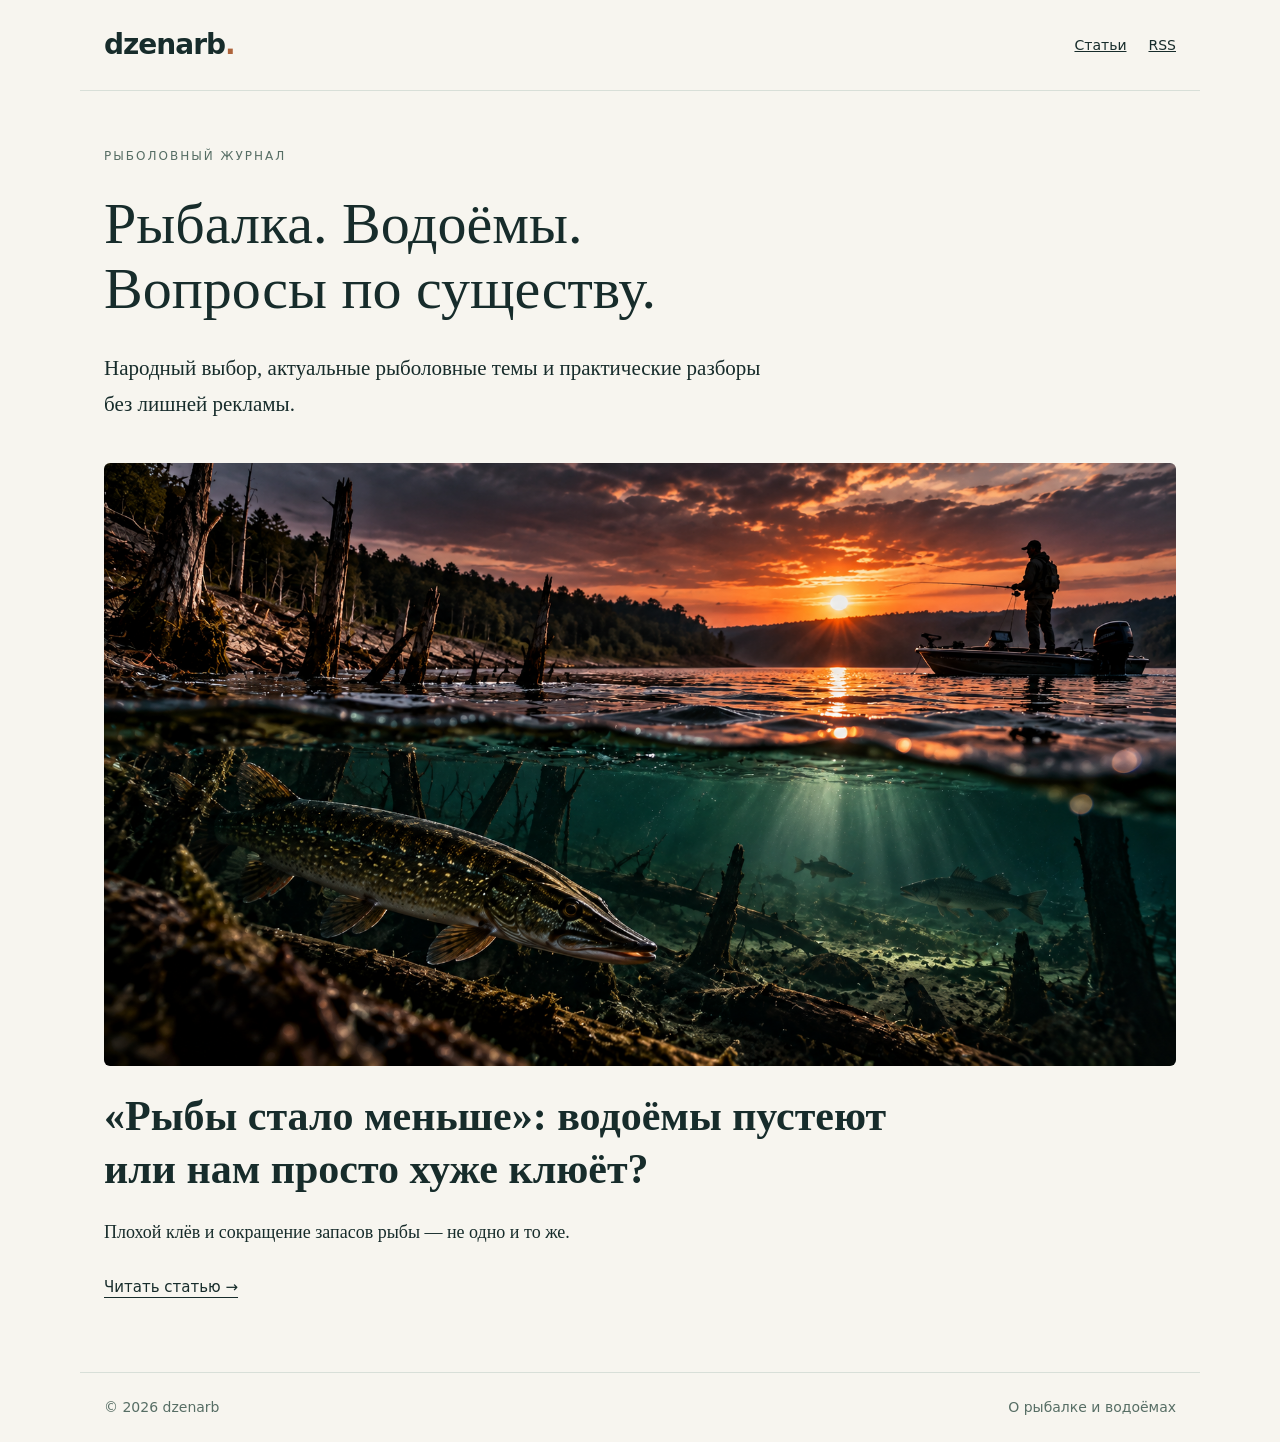
==== index.html @ d9994b67 "Publish dzenarb website and RSS" ====
<!doctype html><html lang="ru"><head><meta charset="utf-8"><meta name="viewport" content="width=device-width,initial-scale=1"><title>dzenarb — о рыбалке и водоёмах</title><meta name="description" content="Рыболовные темы и практические разборы dzenarb."><link rel="canonical" href="https://dzenarb.ru/"><link rel="alternate" type="application/rss+xml" title="dzenarb" href="/rss.xml"><link rel="stylesheet" href="/style.css"><meta property="og:title" content="dzenarb — о рыбалке и водоёмах"><meta property="og:image" content="https://dzenarb.ru/cover.png"></head><body><header><a class="brand" href="/">dzenarb<span style="color:#ae643b">.</span></a><nav><a href="/">Статьи</a><a href="/rss.xml">RSS</a></nav></header><main><span class="eyebrow">Рыболовный журнал</span><h1>Рыбалка. Водоёмы.<br>Вопросы по существу.</h1><p class="intro">Народный выбор, актуальные рыболовные темы и практические разборы без лишней рекламы.</p><a class="card" href="/ryby-stalo-menshe.html"><img class="cover" src="/cover.png" alt="Рыболов на водоёме и рыба под водой на закате"><h2>«Рыбы стало меньше»: водоёмы пустеют или нам просто хуже клюёт?</h2><p>Плохой клёв и сокращение запасов рыбы — не одно и то же.</p><span class="more">Читать статью →</span></a></main><footer><span>© 2026 dzenarb</span><span>О рыбалке и водоёмах</span></footer></body></html>
---- style.css ----
*{box-sizing:border-box}body{margin:0;background:#f7f5ef;color:#172c2b;font:18px/1.75 Georgia,serif}a{color:inherit}header,footer{max-width:1120px;margin:auto;padding:24px;display:flex;align-items:center;justify-content:space-between;font:14px/1.5 system-ui,sans-serif}header{border-bottom:1px solid #d8dfd8}.brand{font-size:28px;font-weight:800;text-decoration:none;letter-spacing:-1px}nav a{margin-left:22px}main{max-width:1120px;margin:48px auto;padding:0 24px}.eyebrow{font:12px system-ui;letter-spacing:2px;text-transform:uppercase;color:#576e65}h1{font-size:clamp(32px,5vw,58px);line-height:1.13;font-weight:normal;max-width:950px;margin:20px 0 28px}h2{font-size:30px;line-height:1.25;margin-top:48px}p{margin:22px 0}.cover{display:block;width:100%;aspect-ratio:16/9;object-fit:cover;border-radius:6px}.text{max-width:730px;margin:40px auto}.intro{max-width:680px;font-size:21px}.card{display:block;text-decoration:none;margin-top:40px}.card h2{max-width:800px;margin:24px 0 16px;font-size:clamp(28px,4vw,42px)}.more{font:15px system-ui;text-decoration:underline;text-underline-offset:5px}footer{border-top:1px solid #d8dfd8;color:#576e65;margin-top:70px}@media(max-width:600px){main{margin-top:30px}header,footer{padding:18px}nav a{margin-left:12px}.text{margin-top:28px}h2{font-size:26px}}
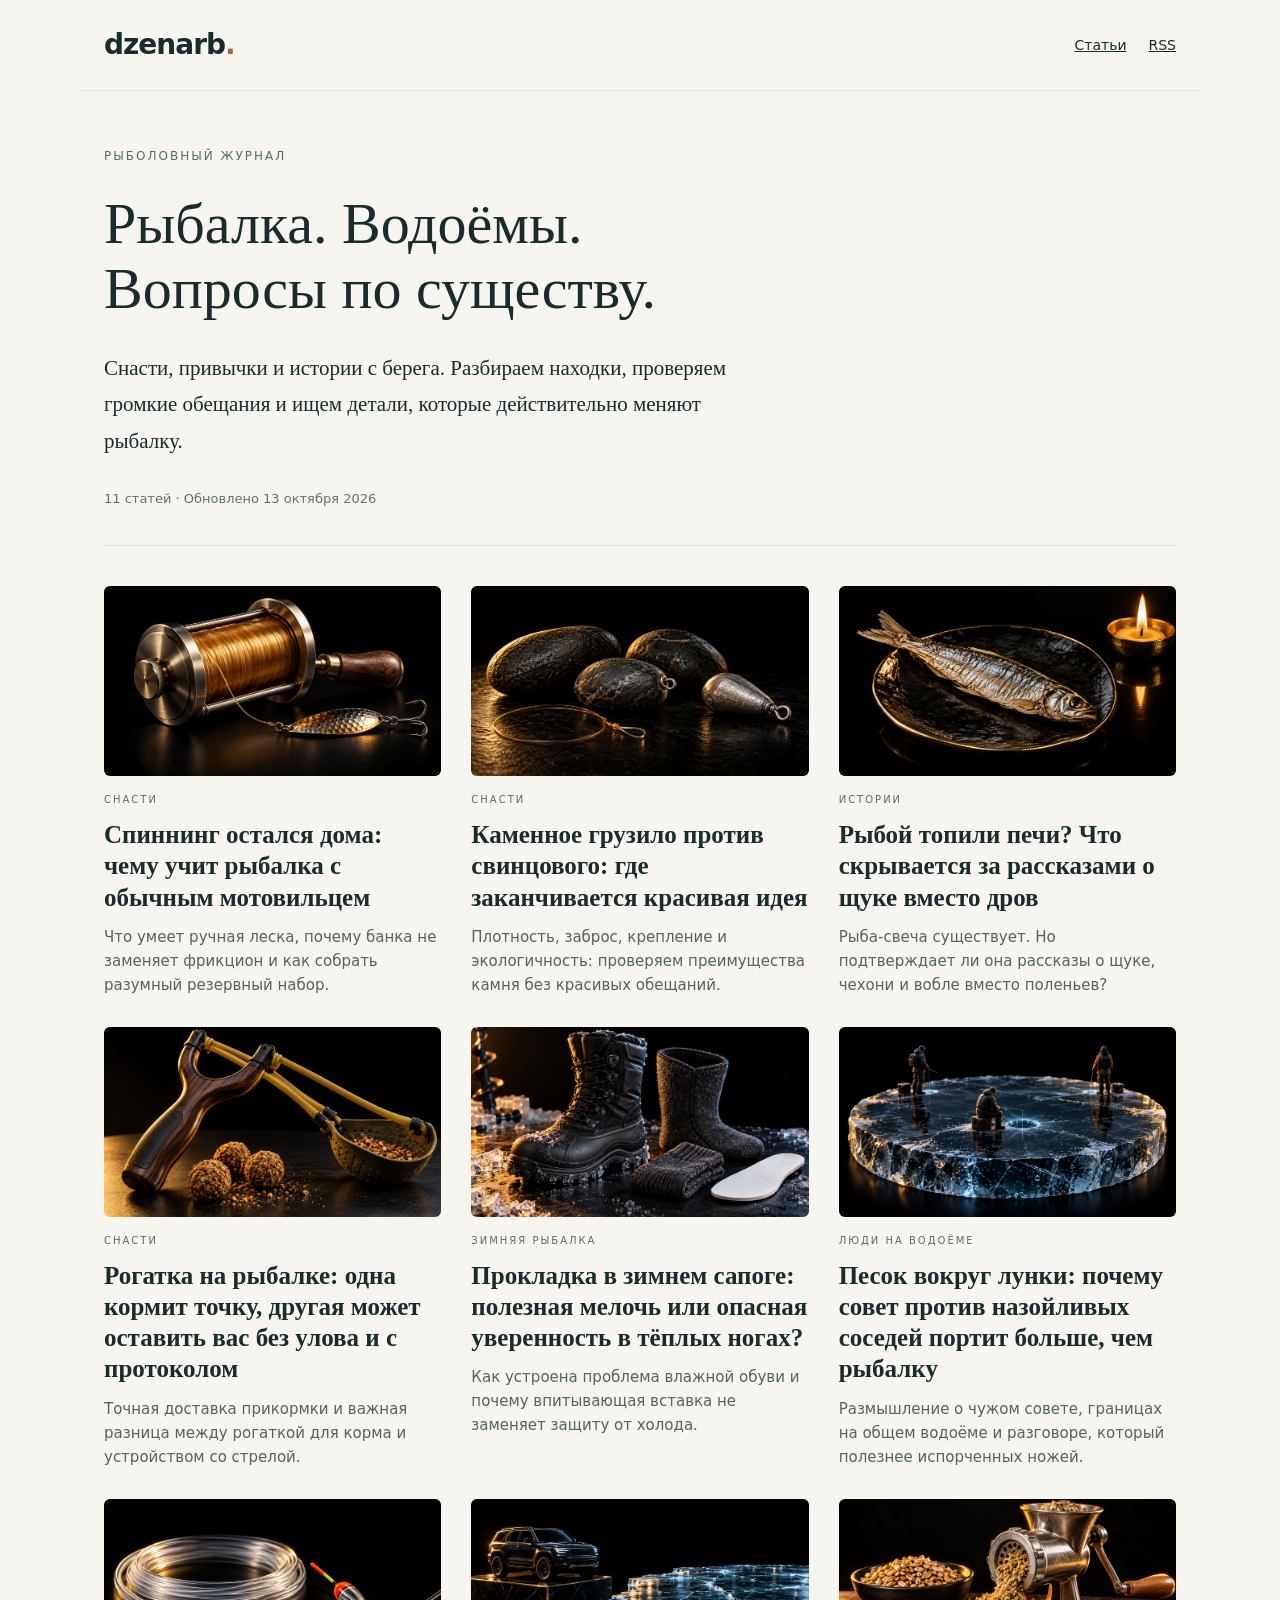
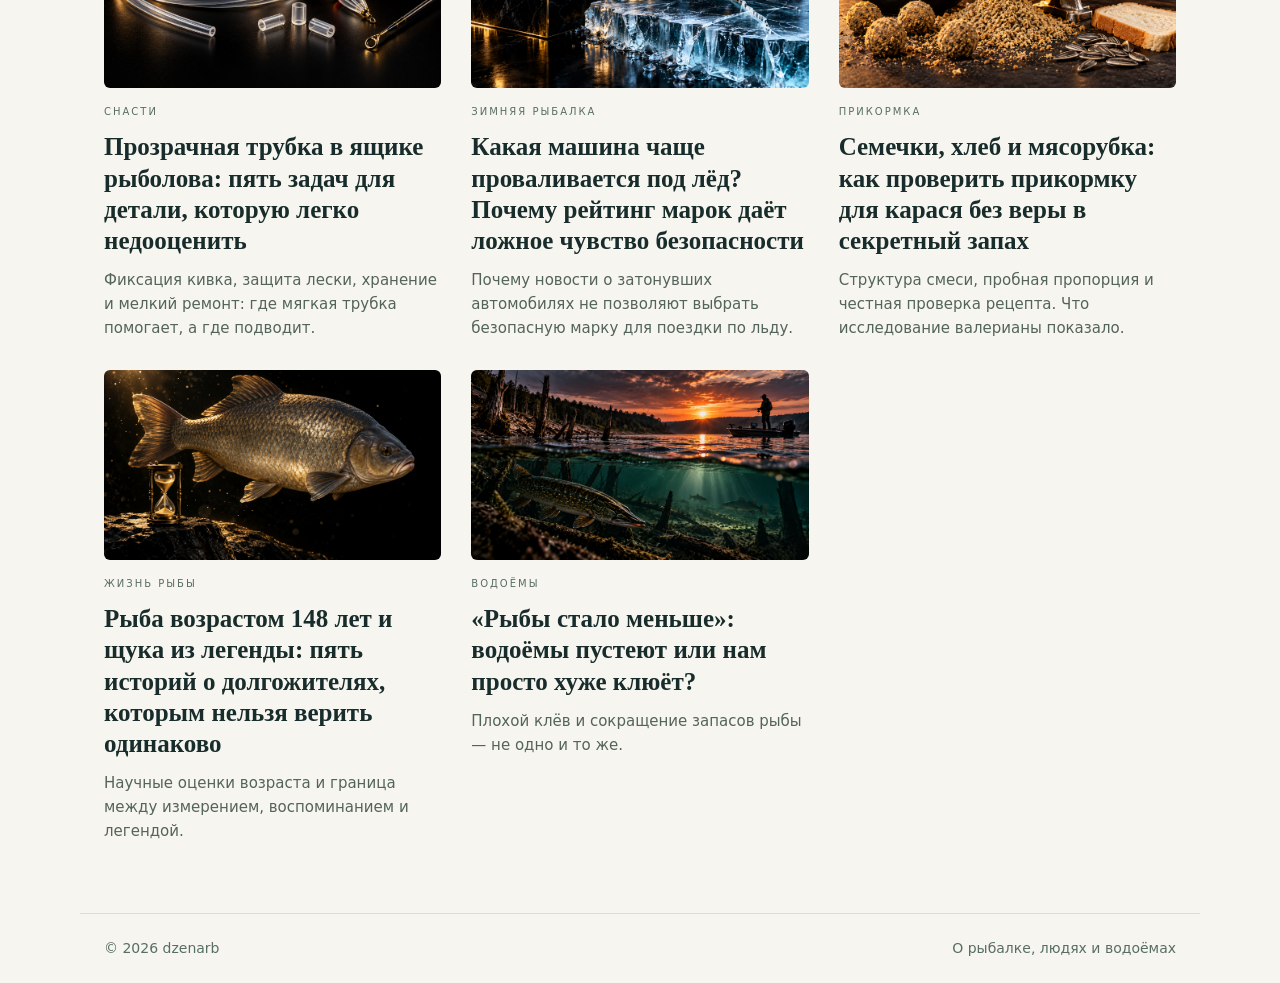
==== commit a5896dbe: "Publish 10 researched fishing articles with original luxury covers" ====
--- a/index.html
+++ b/index.html
@@ -1 +1 @@
-<!doctype html><html lang="ru"><head><meta charset="utf-8"><meta name="viewport" content="width=device-width,initial-scale=1"><title>dzenarb — о рыбалке и водоёмах</title><meta name="description" content="Рыболовные темы и практические разборы dzenarb."><link rel="canonical" href="https://dzenarb.ru/"><link rel="alternate" type="application/rss+xml" title="dzenarb" href="/rss.xml"><link rel="stylesheet" href="/style.css"><meta property="og:title" content="dzenarb — о рыбалке и водоёмах"><meta property="og:image" content="https://dzenarb.ru/cover.png"></head><body><header><a class="brand" href="/">dzenarb<span style="color:#ae643b">.</span></a><nav><a href="/">Статьи</a><a href="/rss.xml">RSS</a></nav></header><main><span class="eyebrow">Рыболовный журнал</span><h1>Рыбалка. Водоёмы.<br>Вопросы по существу.</h1><p class="intro">Народный выбор, актуальные рыболовные темы и практические разборы без лишней рекламы.</p><a class="card" href="/ryby-stalo-menshe.html"><img class="cover" src="/cover.png" alt="Рыболов на водоёме и рыба под водой на закате"><h2>«Рыбы стало меньше»: водоёмы пустеют или нам просто хуже клюёт?</h2><p>Плохой клёв и сокращение запасов рыбы — не одно и то же.</p><span class="more">Читать статью →</span></a></main><footer><span>© 2026 dzenarb</span><span>О рыбалке и водоёмах</span></footer></body></html>+<!doctype html><html lang="ru"><head><meta charset="utf-8"><meta name="viewport" content="width=device-width,initial-scale=1"><title>dzenarb — о рыбалке и водоёмах</title><meta name="description" content="Рыболовный журнал: снасти, прикормка, зимняя рыбалка и проверенные истории. Разборы с источниками."><link rel="canonical" href="https://dzenarb.ru/"><link rel="alternate" type="application/rss+xml" title="dzenarb" href="/rss.xml"><link rel="stylesheet" href="/style.css"><meta property="og:title" content="dzenarb — о рыбалке и водоёмах"><meta property="og:description" content="Рыболовный журнал: снасти, прикормка, зимняя рыбалка и проверенные истории. Разборы с источниками."><meta property="og:url" content="https://dzenarb.ru/"><meta property="og:image" content="https://dzenarb.ru/01-handline.png"></head><body><header><a class="brand" href="/">dzenarb<span style="color:#ae643b">.</span></a><nav aria-label="Навигация"><a href="/">Статьи</a><a href="/rss.xml">RSS</a></nav></header><main><section class="hero"><span class="eyebrow">Рыболовный журнал</span><h1>Рыбалка. Водоёмы.<br>Вопросы по существу.</h1><p class="intro">Снасти, привычки и истории с берега. Разбираем находки, проверяем громкие обещания и ищем детали, которые действительно меняют рыбалку.</p><span class="meta">11 статей · Обновлено 13 октября 2026</span></section><section class="grid" aria-label="Все статьи"><a class="card" href="/01-handline.html"><img class="cover" src="/01-handline.png" alt="Художественная иллюстрация ручного мотовильца и блесны" loading="lazy"><span class="eyebrow">Снасти</span><h2>Спиннинг остался дома: чему учит рыбалка с обычным мотовильцем</h2><p>Что умеет ручная леска, почему банка не заменяет фрикцион и как собрать разумный резервный набор.</p></a><a class="card" href="/02-stone-sinker.html"><img class="cover" src="/02-stone-sinker.png" alt="Каменное и металлическое грузила на чёрном фоне" loading="lazy"><span class="eyebrow">Снасти</span><h2>Каменное грузило против свинцового: где заканчивается красивая идея</h2><p>Плотность, заброс, крепление и экологичность: проверяем преимущества камня без красивых обещаний.</p></a><a class="card" href="/03-fish-fuel.html"><img class="cover" src="/03-fish-fuel.png" alt="Сушёная рыба и свеча — иллюстрация исторического сюжета" loading="lazy"><span class="eyebrow">Истории</span><h2>Рыбой топили печи? Что скрывается за рассказами о щуке вместо дров</h2><p>Рыба-свеча существует. Но подтверждает ли она рассказы о щуке, чехони и вобле вместо поленьев?</p></a><a class="card" href="/04-catapult.html"><img class="cover" src="/04-catapult.png" alt="Прикормочная рогатка и шары корма" loading="lazy"><span class="eyebrow">Снасти</span><h2>Рогатка на рыбалке: одна кормит точку, другая может оставить вас без улова и с протоколом</h2><p>Точная доставка прикормки и важная разница между рогаткой для корма и устройством со стрелой.</p></a><a class="card" href="/05-warm-feet.html"><img class="cover" src="/05-warm-feet.png" alt="Зимний сапог, вкладыш, носок и впитывающая вставка" loading="lazy"><span class="eyebrow">Зимняя рыбалка</span><h2>Прокладка в зимнем сапоге: полезная мелочь или опасная уверенность в тёплых ногах?</h2><p>Как устроена проблема влажной обуви и почему впитывающая вставка не заменяет защиту от холода.</p></a><a class="card" href="/06-neighbours.html"><img class="cover" src="/06-neighbours.png" alt="Условная композиция с рыболовами, сохраняющими дистанцию" loading="lazy"><span class="eyebrow">Люди на водоёме</span><h2>Песок вокруг лунки: почему совет против назойливых соседей портит больше, чем рыбалку</h2><p>Размышление о чужом совете, границах на общем водоёме и разговоре, который полезнее испорченных ножей.</p></a><a class="card" href="/07-tubing.html"><img class="cover" src="/07-tubing.png" alt="Мягкая трубка и небольшие элементы рыболовной снасти" loading="lazy"><span class="eyebrow">Снасти</span><h2>Прозрачная трубка в ящике рыболова: пять задач для детали, которую легко недооценить</h2><p>Фиксация кивка, защита лески, хранение и мелкий ремонт: где мягкая трубка помогает, а где подводит.</p></a><a class="card" href="/08-ice-car.html"><img class="cover" src="/08-ice-car.png" alt="Внедорожник на постаменте рядом со скульптурным льдом" loading="lazy"><span class="eyebrow">Зимняя рыбалка</span><h2>Какая машина чаще проваливается под лёд? Почему рейтинг марок даёт ложное чувство безопасности</h2><p>Почему новости о затонувших автомобилях не позволяют выбрать безопасную марку для поездки по льду.</p></a><a class="card" href="/09-groundbait.html"><img class="cover" src="/09-groundbait.png" alt="Мясорубка, семечки, хлеб и прикормочные шары" loading="lazy"><span class="eyebrow">Прикормка</span><h2>Семечки, хлеб и мясорубка: как проверить прикормку для карася без веры в секретный запах</h2><p>Структура смеси, пробная пропорция и честная проверка рецепта. Что исследование валерианы показало.</p></a><a class="card" href="/10-long-lived-fish.html"><img class="cover" src="/10-long-lived-fish.png" alt="Художественная иллюстрация рыбы и песочных часов" loading="lazy"><span class="eyebrow">Жизнь рыбы</span><h2>Рыба возрастом 148 лет и щука из легенды: пять историй о долгожителях, которым нельзя верить одинаково</h2><p>Научные оценки возраста и граница между измерением, воспоминанием и легендой.</p></a><a class="card" href="/ryby-stalo-menshe.html"><img class="cover" src="/cover.png" alt="Рыболов на водоёме и рыба под водой на закате" loading="lazy"><span class="eyebrow">Водоёмы</span><h2>«Рыбы стало меньше»: водоёмы пустеют или нам просто хуже клюёт?</h2><p>Плохой клёв и сокращение запасов рыбы — не одно и то же.</p></a></section></main><footer><span>© 2026 dzenarb</span><span>О рыбалке, людях и водоёмах</span></footer></body></html>
--- a/style.css
+++ b/style.css
@@ -1 +1 @@
-*{box-sizing:border-box}body{margin:0;background:#f7f5ef;color:#172c2b;font:18px/1.75 Georgia,serif}a{color:inherit}header,footer{max-width:1120px;margin:auto;padding:24px;display:flex;align-items:center;justify-content:space-between;font:14px/1.5 system-ui,sans-serif}header{border-bottom:1px solid #d8dfd8}.brand{font-size:28px;font-weight:800;text-decoration:none;letter-spacing:-1px}nav a{margin-left:22px}main{max-width:1120px;margin:48px auto;padding:0 24px}.eyebrow{font:12px system-ui;letter-spacing:2px;text-transform:uppercase;color:#576e65}h1{font-size:clamp(32px,5vw,58px);line-height:1.13;font-weight:normal;max-width:950px;margin:20px 0 28px}h2{font-size:30px;line-height:1.25;margin-top:48px}p{margin:22px 0}.cover{display:block;width:100%;aspect-ratio:16/9;object-fit:cover;border-radius:6px}.text{max-width:730px;margin:40px auto}.intro{max-width:680px;font-size:21px}.card{display:block;text-decoration:none;margin-top:40px}.card h2{max-width:800px;margin:24px 0 16px;font-size:clamp(28px,4vw,42px)}.more{font:15px system-ui;text-decoration:underline;text-underline-offset:5px}footer{border-top:1px solid #d8dfd8;color:#576e65;margin-top:70px}@media(max-width:600px){main{margin-top:30px}header,footer{padding:18px}nav a{margin-left:12px}.text{margin-top:28px}h2{font-size:26px}}+*{box-sizing:border-box}body{margin:0;background:#f7f5ef;color:#172c2b;font:18px/1.75 Georgia,serif}a{color:inherit}header,footer{max-width:1120px;margin:auto;padding:24px;display:flex;align-items:center;justify-content:space-between;font:14px/1.5 system-ui,sans-serif}header{border-bottom:1px solid #d8dfd8}.brand{font-size:28px;font-weight:800;text-decoration:none;letter-spacing:-1px}nav a{margin-left:22px}main{max-width:1120px;margin:48px auto;padding:0 24px}.eyebrow{font:12px system-ui;letter-spacing:2px;text-transform:uppercase;color:#576e65}h1{font-size:clamp(32px,5vw,58px);line-height:1.13;font-weight:normal;max-width:950px;margin:20px 0 28px}h2{font-size:30px;line-height:1.25;margin-top:48px}p{margin:22px 0}.cover{display:block;width:100%;aspect-ratio:16/9;object-fit:cover;border-radius:6px}.text{max-width:730px;margin:40px auto}.intro{max-width:680px;font-size:21px}.card{display:block;text-decoration:none;margin-top:40px}.card h2{max-width:800px;margin:24px 0 16px;font-size:clamp(28px,4vw,42px)}.more{font:15px system-ui;text-decoration:underline;text-underline-offset:5px}footer{border-top:1px solid #d8dfd8;color:#576e65;margin-top:70px}@media(max-width:600px){main{margin-top:30px}header,footer{padding:18px}nav a{margin-left:12px}.text{margin-top:28px}h2{font-size:26px}}figure{margin:0}.grid{display:grid;grid-template-columns:repeat(3,minmax(0,1fr));gap:30px;margin-top:40px}.grid .card{margin:0;min-width:0}.grid .card h2{font-size:25px;line-height:1.25;margin:14px 0 12px}.grid .card p{font:15px/1.6 system-ui;color:#53645a;margin:0}.grid .eyebrow{display:block;margin-top:18px;font-size:10px}.hero{border-bottom:1px solid #d8dfd8;padding-bottom:32px}.meta,.caption{font:13px/1.5 system-ui;color:#617269}.caption{font-size:12px;margin-top:10px}.text a{color:#52633b;text-underline-offset:3px}.related{border-top:1px solid #d8dfd8;margin-top:50px;padding-top:24px}.related h2{font-size:25px;margin-top:0}.related a{display:block;font:16px/1.6 system-ui;margin:12px 0}.back{display:inline-block;font:14px system-ui;margin-bottom:28px}.card:focus-visible{outline:3px solid #ae643b;outline-offset:6px}@media(max-width:900px){.grid{grid-template-columns:repeat(2,minmax(0,1fr))}}@media(max-width:600px){.grid{grid-template-columns:1fr;gap:34px}.grid .card h2{font-size:26px}}
